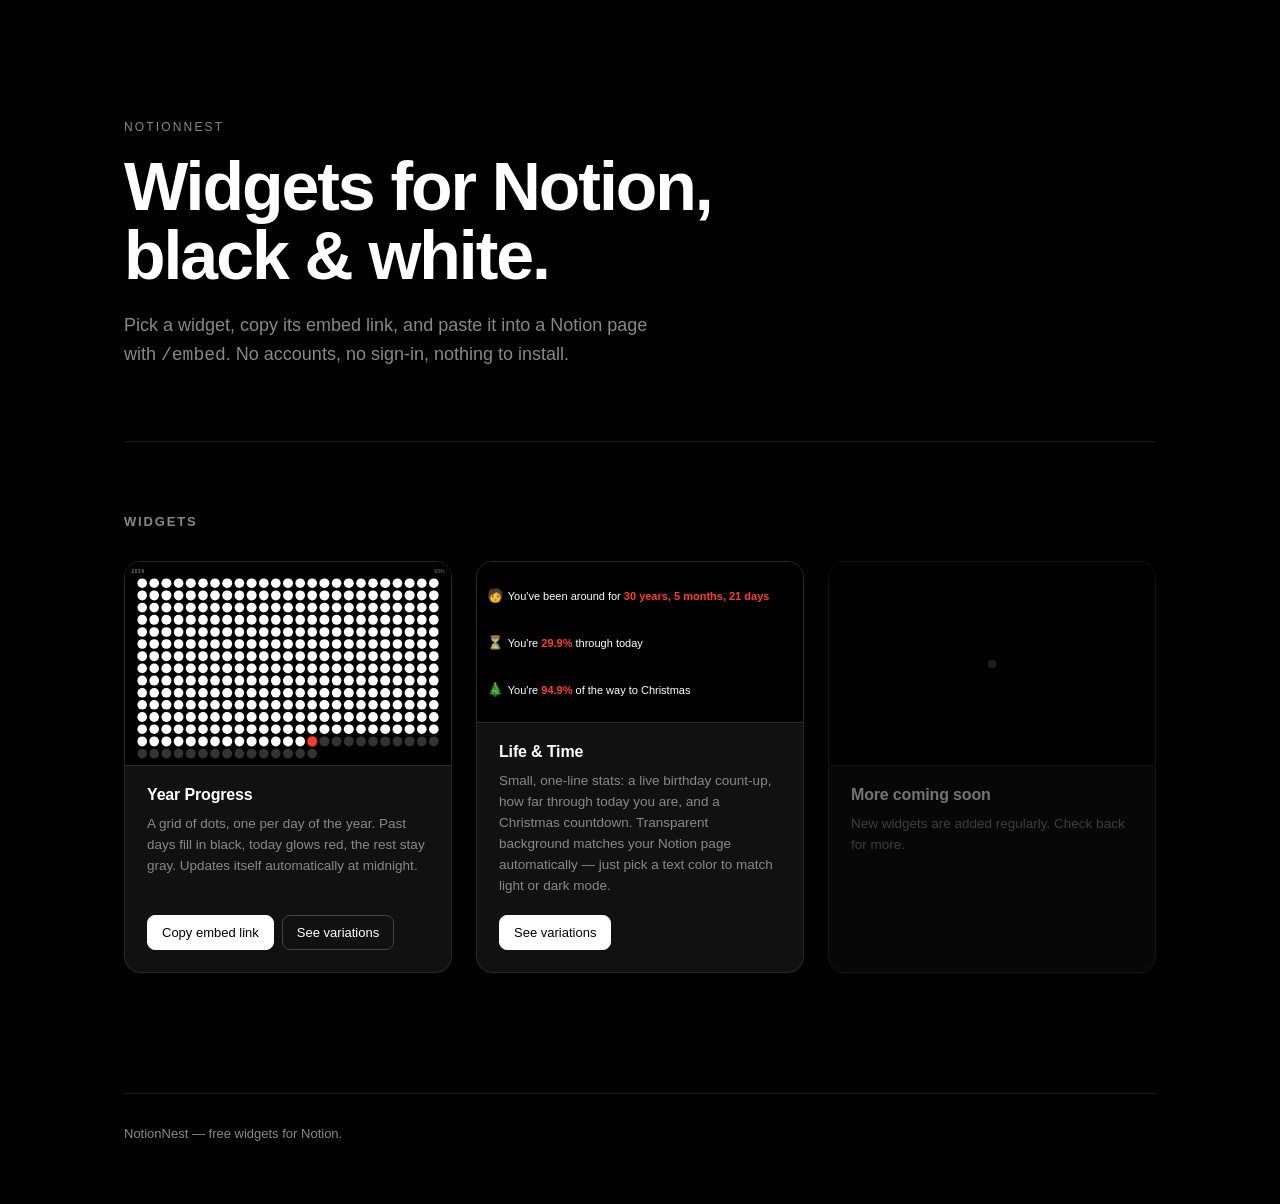
==== index.html @ dcb191ad "fixed some stuff from the latest push, added backgrounds" ====
<!doctype html>
<html lang="en">
<head>
<meta charset="utf-8" />
<meta name="viewport" content="width=device-width, initial-scale=1" />
<title>NotionNest — Widgets for Notion</title>
<meta name="description" content="Free, minimal, black-and-white widgets you can embed straight into Notion." />
<link rel="stylesheet" href="styles.css" />
</head>
<body>
  <div class="wrap">
    <header class="hero">
      <div class="eyebrow">NotionNest</div>
      <h1 class="title">Widgets for Notion,<br />black &amp; white.</h1>
      <p class="subtitle">
        Pick a widget, copy its embed link, and paste it into a Notion page
        with <code>/embed</code>. No accounts, no sign-in, nothing to install.
      </p>
    </header>

    <section class="gallery">
      <div class="wrap" style="padding:0;">
        <h2>Widgets</h2>
        <div class="grid" id="widget-grid">

          <article class="card"
            data-widget="widgets/year-progress.html"
            data-variations='[
              {"path":"widgets/year-progress.html","name":"Dots","desc":"Plain dot grid. Past days fill in, today glows red, the rest stay gray."},
              {"path":"widgets/year-progress-numbers.html","name":"Dots + day numbers","desc":"Same grid, with the day number printed underneath every dot."},
              {"path":"widgets/year-progress-light.html","name":"Light","desc":"White background for light-mode Notion pages. Black past days, red today."},
              {"path":"widgets/year-progress-notion-dark.html","name":"Notion Dark","desc":"Matches Notion’s dark mode background (#191919) exactly, so the embed sits flush with no visible edge."}
            ]'>
            <div class="card-preview">
              <iframe src="widgets/year-progress.html" loading="lazy" tabindex="-1"></iframe>
            </div>
            <div class="card-body">
              <div class="card-title">Year Progress</div>
              <div class="card-desc">
                A grid of dots, one per day of the year. Past days fill in
                black, today glows red, the rest stay gray. Updates itself
                automatically at midnight.
              </div>
              <div class="card-actions">
                <button class="btn primary copy-btn" data-path="widgets/year-progress.html">Copy embed link</button>
                <button class="btn variations-btn">See variations</button>
              </div>
            </div>
          </article>

          <article class="card"
            data-widget="widgets/life-counter.html"
            data-variations='[
              {
                "path":"widgets/life-counter.html",
                "name":"Birthday Count-up",
                "desc":"How long you have been around, in years, months and days. Updates itself every day. Transparent background — blends into your Notion page automatically.",
                "fields":[
                  {"key":"birthday","label":"Birthday","type":"date","default":"1996-06-15"},
                  {"key":"emoji","label":"Emoji","type":"select","default":"🧑","options":["🧑","👨","👩"]},
                  {"key":"theme","label":"Text color","type":"select","default":"dark","options":["dark","light"]}
                ]
              },
              {
                "path":"widgets/day-percentage.html",
                "name":"Day Percentage",
                "desc":"How far through today you are, live, in your own timezone. Transparent background — blends into your Notion page automatically.",
                "fields":[
                  {"key":"emoji","label":"Emoji","type":"select","default":"⏳","options":["⏳","⌛","🕐"]},
                  {"key":"theme","label":"Text color","type":"select","default":"dark","options":["dark","light"]}
                ]
              },
              {
                "path":"widgets/christmas-countdown.html",
                "name":"Christmas Countdown",
                "desc":"How far through the year you are on the way to Christmas. Transparent background — blends into your Notion page automatically.",
                "fields":[
                  {"key":"emoji","label":"Emoji","type":"select","default":"🎄","options":["🎄","🎅","❄️"]},
                  {"key":"theme","label":"Text color","type":"select","default":"dark","options":["dark","light"]}
                ]
              }
            ]'>
            <div class="card-preview card-preview-stack">
              <iframe src="widgets/life-counter.html?birthday=1996-06-15&emoji=🧑&theme=dark" loading="lazy" tabindex="-1"></iframe>
              <iframe src="widgets/day-percentage.html?emoji=⏳&theme=dark" loading="lazy" tabindex="-1"></iframe>
              <iframe src="widgets/christmas-countdown.html?emoji=🎄&theme=dark" loading="lazy" tabindex="-1"></iframe>
            </div>
            <div class="card-body">
              <div class="card-title">Life &amp; Time</div>
              <div class="card-desc">
                Small, one-line stats: a live birthday count-up, how far
                through today you are, and a Christmas countdown. Transparent
                background matches your Notion page automatically — just
                pick a text color to match light or dark mode.
              </div>
              <div class="card-actions">
                <button class="btn primary variations-btn">See variations</button>
              </div>
            </div>
          </article>

          <article class="card card-coming">
            <div class="card-preview"><span class="dot-hint"></span></div>
            <div class="card-body">
              <div class="card-title">More coming soon</div>
              <div class="card-desc">New widgets are added regularly. Check back for more.</div>
            </div>
          </article>

        </div>
      </div>
    </section>

    <footer>
      NotionNest — free widgets for Notion.
    </footer>
  </div>

  <div class="modal-overlay" id="modal-overlay">
    <div class="modal" id="modal">
      <div class="modal-header">
        <div class="modal-title" id="modal-title"></div>
        <button class="modal-close" id="modal-close" aria-label="Close">&times;</button>
      </div>
      <div class="modal-grid" id="modal-grid"></div>
    </div>
  </div>

  <script src="script.js"></script>
</body>
</html>
---- styles.css ----
:root {
  --black: #000000;
  --white: #ffffff;
  --gray-1: #111111;
  --gray-2: #1a1a1a;
  --gray-3: #2a2a2a;
  --gray-4: #444444;
  --gray-5: #888888;
  --red: #ff3b30;
}

* {
  box-sizing: border-box;
}

html, body {
  margin: 0;
  padding: 0;
  background: var(--black);
  color: var(--white);
  font-family: -apple-system, BlinkMacSystemFont, "Inter", "Helvetica Neue", Arial, sans-serif;
  -webkit-font-smoothing: antialiased;
}

a {
  color: inherit;
}

.wrap {
  max-width: 1080px;
  margin: 0 auto;
  padding: 0 24px;
}

header.hero {
  padding: 120px 0 72px;
  border-bottom: 1px solid var(--gray-2);
}

.eyebrow {
  font-size: 12px;
  letter-spacing: 0.18em;
  text-transform: uppercase;
  color: var(--gray-5);
  margin-bottom: 18px;
}

h1.title {
  font-size: clamp(40px, 6vw, 68px);
  line-height: 1.02;
  font-weight: 700;
  letter-spacing: -0.03em;
  margin: 0 0 20px;
}

p.subtitle {
  font-size: 18px;
  line-height: 1.6;
  color: var(--gray-5);
  max-width: 560px;
  margin: 0;
}

section.gallery {
  padding: 72px 0 120px;
}

.gallery h2 {
  font-size: 13px;
  letter-spacing: 0.14em;
  text-transform: uppercase;
  color: var(--gray-5);
  font-weight: 600;
  margin: 0 0 32px;
}

.grid {
  display: grid;
  grid-template-columns: repeat(auto-fill, minmax(320px, 1fr));
  gap: 24px;
}

.card {
  border: 1px solid var(--gray-3);
  border-radius: 16px;
  background: var(--gray-1);
  overflow: hidden;
  display: flex;
  flex-direction: column;
  transition: border-color 0.2s ease, transform 0.2s ease;
}

.card:hover {
  border-color: var(--gray-4);
  transform: translateY(-2px);
}

.card-preview {
  aspect-ratio: 16 / 10;
  background: var(--black);
  position: relative;
  overflow: hidden;
  border-bottom: 1px solid var(--gray-3);
}

.card-preview iframe {
  width: 250%;
  height: 250%;
  border: 0;
  transform: scale(0.4);
  transform-origin: top left;
  pointer-events: none;
}

.card-preview-stack {
  aspect-ratio: auto;
  display: flex;
  flex-direction: column;
  justify-content: center;
  gap: 1px;
  padding: 10px 0;
}

.card-preview-stack iframe {
  width: 100%;
  height: 46px;
  transform: none;
  pointer-events: none;
}

.card-body {
  padding: 20px 22px 22px;
  display: flex;
  flex-direction: column;
  gap: 10px;
  flex: 1;
}

.card-title {
  font-size: 16px;
  font-weight: 600;
  letter-spacing: -0.01em;
}

.card-desc {
  font-size: 13.5px;
  color: var(--gray-5);
  line-height: 1.55;
  flex: 1;
}

.card-actions {
  display: flex;
  gap: 8px;
  margin-top: 8px;
}

.btn {
  appearance: none;
  border: 1px solid var(--gray-4);
  background: transparent;
  color: var(--white);
  font-size: 13px;
  font-weight: 500;
  padding: 9px 14px;
  border-radius: 8px;
  cursor: pointer;
  transition: background 0.15s ease, border-color 0.15s ease;
  font-family: inherit;
  text-decoration: none;
  display: inline-flex;
  align-items: center;
  gap: 6px;
}

.btn:hover {
  background: var(--gray-3);
  border-color: var(--gray-5);
}

.btn.primary {
  background: var(--white);
  color: var(--black);
  border-color: var(--white);
}

.btn.primary:hover {
  background: #e4e4e4;
  border-color: #e4e4e4;
}

.btn.copied {
  background: var(--white);
  color: var(--black);
  border-color: var(--white);
}

.card-coming {
  opacity: 0.45;
}

.card-coming .card-preview {
  display: flex;
  align-items: center;
  justify-content: center;
}

.dot-hint {
  width: 8px;
  height: 8px;
  border-radius: 50%;
  background: var(--gray-4);
}

footer {
  border-top: 1px solid var(--gray-2);
  padding: 32px 0 64px;
  color: var(--gray-5);
  font-size: 13px;
}

.modal-overlay {
  position: fixed;
  inset: 0;
  background: rgba(0, 0, 0, 0.7);
  backdrop-filter: blur(6px);
  display: flex;
  align-items: center;
  justify-content: center;
  padding: 32px;
  opacity: 0;
  pointer-events: none;
  transition: opacity 0.25s ease;
  z-index: 100;
}

.modal-overlay.open {
  opacity: 1;
  pointer-events: auto;
}

.modal {
  background: var(--gray-1);
  border: 1px solid var(--gray-3);
  border-radius: 20px;
  width: 100%;
  max-width: 880px;
  max-height: 85vh;
  overflow-y: auto;
  padding: 28px;
  transform: scale(0.92) translateY(16px);
  opacity: 0;
  transition: transform 0.28s cubic-bezier(0.2, 0.8, 0.2, 1), opacity 0.22s ease;
}

.modal-overlay.open .modal {
  transform: scale(1) translateY(0);
  opacity: 1;
}

.modal-header {
  display: flex;
  align-items: center;
  justify-content: space-between;
  margin-bottom: 22px;
}

.modal-title {
  font-size: 18px;
  font-weight: 600;
  letter-spacing: -0.01em;
}

.modal-close {
  appearance: none;
  border: 1px solid var(--gray-3);
  background: transparent;
  color: var(--white);
  width: 32px;
  height: 32px;
  border-radius: 8px;
  font-size: 18px;
  line-height: 1;
  cursor: pointer;
  transition: background 0.15s ease, border-color 0.15s ease;
}

.modal-close:hover {
  background: var(--gray-3);
  border-color: var(--gray-4);
}

.modal-grid {
  display: grid;
  grid-template-columns: repeat(auto-fill, minmax(280px, 1fr));
  gap: 20px;
}

.variation-card {
  border: 1px solid var(--gray-3);
  border-radius: 14px;
  background: var(--gray-2);
  overflow: hidden;
  display: flex;
  flex-direction: column;
}

.variation-preview {
  aspect-ratio: 16 / 10;
  background: var(--black);
  border-bottom: 1px solid var(--gray-3);
  overflow: hidden;
  position: relative;
}

.variation-preview iframe {
  width: 250%;
  height: 250%;
  border: 0;
  transform: scale(0.4);
  transform-origin: top left;
  pointer-events: none;
}

.variation-body {
  padding: 16px 18px 18px;
  display: flex;
  flex-direction: column;
  gap: 8px;
}

.variation-name {
  font-size: 14px;
  font-weight: 600;
}

.variation-desc {
  font-size: 12.5px;
  color: var(--gray-5);
  line-height: 1.5;
}

.variation-preview-line {
  aspect-ratio: auto;
  height: 64px;
}

.variation-preview-line iframe {
  width: 100%;
  height: 100%;
  transform: none;
}

.variation-fields {
  display: flex;
  flex-direction: column;
  gap: 8px;
  margin: 2px 0 4px;
}

.field-row {
  display: flex;
  align-items: center;
  gap: 8px;
}

.field-row label {
  font-size: 12px;
  color: var(--gray-5);
  width: 62px;
  flex: 0 0 auto;
}

.field-row input,
.field-row select {
  flex: 1 1 auto;
  background: var(--gray-3);
  border: 1px solid var(--gray-4);
  color: var(--white);
  border-radius: 7px;
  padding: 7px 9px;
  font-size: 13px;
  font-family: inherit;
}

.field-row select {
  cursor: pointer;
}
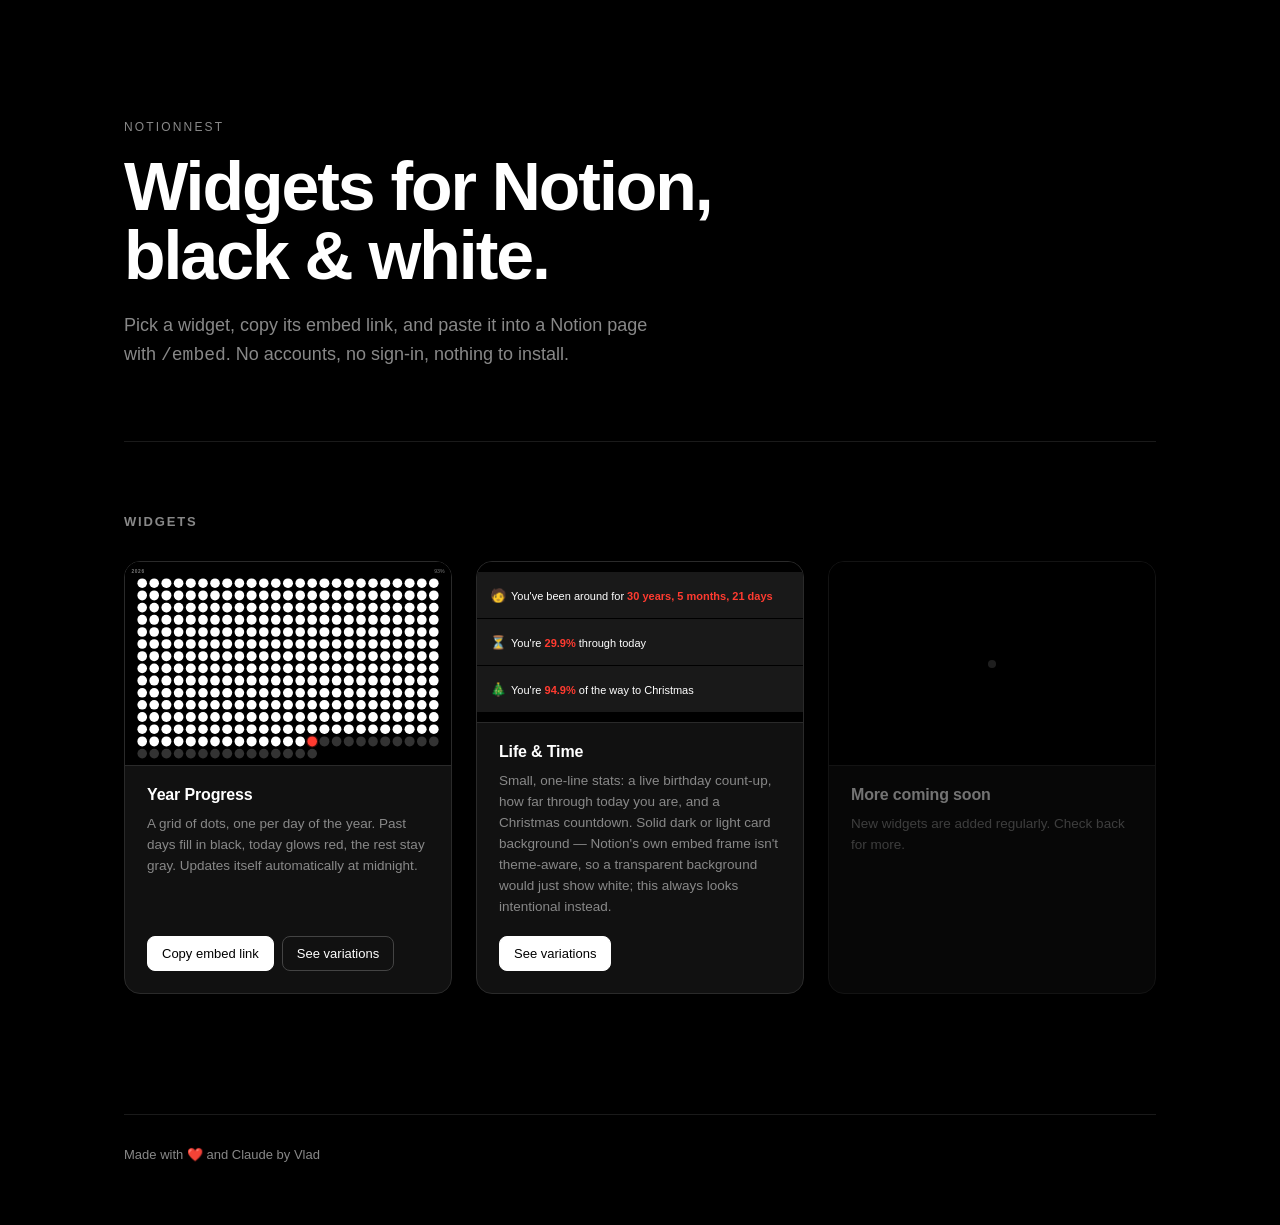
==== commit 99660ee2: "Changes on the % tracking widgets" ====
--- a/index.html
+++ b/index.html
@@ -54,29 +54,29 @@
               {
                 "path":"widgets/life-counter.html",
                 "name":"Birthday Count-up",
-                "desc":"How long you have been around, in years, months and days. Updates itself every day. Transparent background — blends into your Notion page automatically.",
+                "desc":"How long you have been around, in years, months and days. Updates itself every day. Solid card background — pick dark or light to match your page.",
                 "fields":[
                   {"key":"birthday","label":"Birthday","type":"date","default":"1996-06-15"},
                   {"key":"emoji","label":"Emoji","type":"select","default":"🧑","options":["🧑","👨","👩"]},
-                  {"key":"theme","label":"Text color","type":"select","default":"dark","options":["dark","light"]}
+                  {"key":"theme","label":"Background","type":"select","default":"dark","options":["dark","light"]}
                 ]
               },
               {
                 "path":"widgets/day-percentage.html",
                 "name":"Day Percentage",
-                "desc":"How far through today you are, live, in your own timezone. Transparent background — blends into your Notion page automatically.",
+                "desc":"How far through today you are, live, in your own timezone. Solid card background — pick dark or light to match your page.",
                 "fields":[
                   {"key":"emoji","label":"Emoji","type":"select","default":"⏳","options":["⏳","⌛","🕐"]},
-                  {"key":"theme","label":"Text color","type":"select","default":"dark","options":["dark","light"]}
+                  {"key":"theme","label":"Background","type":"select","default":"dark","options":["dark","light"]}
                 ]
               },
               {
                 "path":"widgets/christmas-countdown.html",
                 "name":"Christmas Countdown",
-                "desc":"How far through the year you are on the way to Christmas. Transparent background — blends into your Notion page automatically.",
+                "desc":"How far through the year you are on the way to Christmas. Solid card background — pick dark or light to match your page.",
                 "fields":[
                   {"key":"emoji","label":"Emoji","type":"select","default":"🎄","options":["🎄","🎅","❄️"]},
-                  {"key":"theme","label":"Text color","type":"select","default":"dark","options":["dark","light"]}
+                  {"key":"theme","label":"Background","type":"select","default":"dark","options":["dark","light"]}
                 ]
               }
             ]'>
@@ -89,9 +89,10 @@
               <div class="card-title">Life &amp; Time</div>
               <div class="card-desc">
                 Small, one-line stats: a live birthday count-up, how far
-                through today you are, and a Christmas countdown. Transparent
-                background matches your Notion page automatically — just
-                pick a text color to match light or dark mode.
+                through today you are, and a Christmas countdown. Solid
+                dark or light card background — Notion's own embed frame
+                isn't theme-aware, so a transparent background would just
+                show white; this always looks intentional instead.
               </div>
               <div class="card-actions">
                 <button class="btn primary variations-btn">See variations</button>
@@ -112,7 +113,7 @@
     </section>
 
     <footer>
-      NotionNest — free widgets for Notion.
+      Made with ❤️ and Claude by Vlad
     </footer>
   </div>
 
--- a/styles.css
+++ b/styles.css
@@ -371,6 +371,21 @@
   flex: 0 0 auto;
 }
 
+.field-row:has(.field-hint) {
+  align-items: flex-start;
+  flex-direction: column;
+  gap: 4px;
+}
+
+.field-row:has(.field-hint) label {
+  width: auto;
+}
+
+.field-hint {
+  color: var(--gray-4);
+  font-weight: 400;
+}
+
 .field-row input,
 .field-row select {
   flex: 1 1 auto;
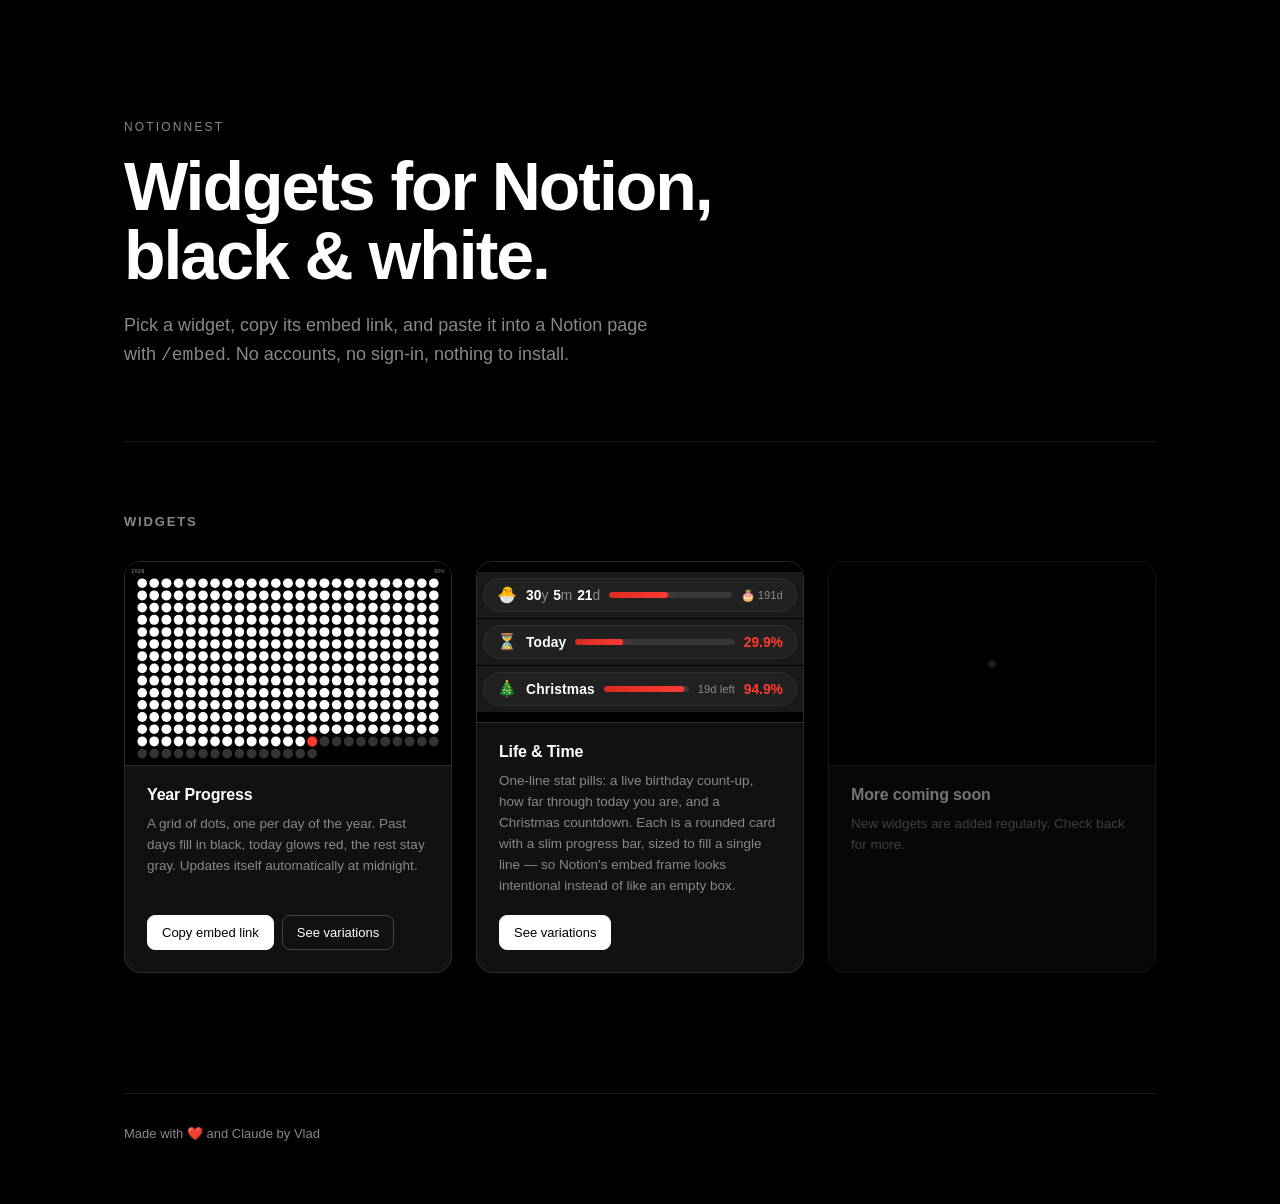
==== commit ae74f575: "Cleaner % widgets" ====
--- a/index.html
+++ b/index.html
@@ -54,45 +54,42 @@
               {
                 "path":"widgets/life-counter.html",
                 "name":"Birthday Count-up",
-                "desc":"How long you have been around, in years, months and days. Updates itself every day. Solid card background — pick dark or light to match your page.",
+                "desc":"Your age in years, months and days, plus a bar showing how far you are toward your next birthday. Updates itself every day.",
                 "fields":[
                   {"key":"birthday","label":"Birthday","type":"date","default":"1996-06-15"},
-                  {"key":"emoji","label":"Emoji","type":"select","default":"🧑","options":["🧑","👨","👩"]},
                   {"key":"theme","label":"Background","type":"select","default":"dark","options":["dark","light"]}
                 ]
               },
               {
                 "path":"widgets/day-percentage.html",
                 "name":"Day Percentage",
-                "desc":"How far through today you are, live, in your own timezone. Solid card background — pick dark or light to match your page.",
+                "desc":"How far through today you are, live, in your own timezone. Bar fills as the day goes by.",
                 "fields":[
-                  {"key":"emoji","label":"Emoji","type":"select","default":"⏳","options":["⏳","⌛","🕐"]},
                   {"key":"theme","label":"Background","type":"select","default":"dark","options":["dark","light"]}
                 ]
               },
               {
                 "path":"widgets/christmas-countdown.html",
                 "name":"Christmas Countdown",
-                "desc":"How far through the year you are on the way to Christmas. Solid card background — pick dark or light to match your page.",
+                "desc":"How far along the road to Christmas you are, with the days left at a glance.",
                 "fields":[
-                  {"key":"emoji","label":"Emoji","type":"select","default":"🎄","options":["🎄","🎅","❄️"]},
                   {"key":"theme","label":"Background","type":"select","default":"dark","options":["dark","light"]}
                 ]
               }
             ]'>
             <div class="card-preview card-preview-stack">
-              <iframe src="widgets/life-counter.html?birthday=1996-06-15&emoji=🧑&theme=dark" loading="lazy" tabindex="-1"></iframe>
-              <iframe src="widgets/day-percentage.html?emoji=⏳&theme=dark" loading="lazy" tabindex="-1"></iframe>
-              <iframe src="widgets/christmas-countdown.html?emoji=🎄&theme=dark" loading="lazy" tabindex="-1"></iframe>
+              <iframe src="widgets/life-counter.html?birthday=1996-06-15&theme=dark" loading="lazy" tabindex="-1"></iframe>
+              <iframe src="widgets/day-percentage.html?theme=dark" loading="lazy" tabindex="-1"></iframe>
+              <iframe src="widgets/christmas-countdown.html?theme=dark" loading="lazy" tabindex="-1"></iframe>
             </div>
             <div class="card-body">
               <div class="card-title">Life &amp; Time</div>
               <div class="card-desc">
-                Small, one-line stats: a live birthday count-up, how far
-                through today you are, and a Christmas countdown. Solid
-                dark or light card background — Notion's own embed frame
-                isn't theme-aware, so a transparent background would just
-                show white; this always looks intentional instead.
+                One-line stat pills: a live birthday count-up, how far
+                through today you are, and a Christmas countdown. Each is
+                a rounded card with a slim progress bar, sized to fill a
+                single line — so Notion's embed frame looks intentional
+                instead of like an empty box.
               </div>
               <div class="card-actions">
                 <button class="btn primary variations-btn">See variations</button>
--- a/styles.css
+++ b/styles.css
@@ -354,50 +354,71 @@
 .variation-fields {
   display: flex;
   flex-direction: column;
-  gap: 8px;
-  margin: 2px 0 4px;
+  gap: 10px;
+  margin: 4px 0 6px;
+  padding-top: 12px;
+  border-top: 1px solid var(--gray-3);
 }
 
 .field-row {
   display: flex;
   align-items: center;
-  gap: 8px;
+  justify-content: space-between;
+  gap: 10px;
 }
 
 .field-row label {
   font-size: 12px;
   color: var(--gray-5);
-  width: 62px;
   flex: 0 0 auto;
 }
 
-.field-row:has(.field-hint) {
-  align-items: flex-start;
-  flex-direction: column;
-  gap: 4px;
-}
-
-.field-row:has(.field-hint) label {
-  width: auto;
-}
-
-.field-hint {
-  color: var(--gray-4);
-  font-weight: 400;
-}
-
-.field-row input,
-.field-row select {
+.field-row input {
   flex: 1 1 auto;
+  min-width: 0;
   background: var(--gray-3);
   border: 1px solid var(--gray-4);
   color: var(--white);
-  border-radius: 7px;
-  padding: 7px 9px;
+  border-radius: 8px;
+  padding: 7px 10px;
   font-size: 13px;
   font-family: inherit;
-}
-
-.field-row select {
+  color-scheme: dark;
+}
+
+.field-row input:focus {
+  outline: none;
+  border-color: var(--gray-5);
+}
+
+.segmented {
+  display: inline-flex;
+  background: var(--gray-3);
+  border: 1px solid var(--gray-4);
+  border-radius: 8px;
+  padding: 2px;
+  gap: 2px;
+}
+
+.seg-btn {
+  appearance: none;
+  border: 0;
+  background: transparent;
+  color: var(--gray-5);
+  font-size: 12px;
+  font-weight: 500;
+  font-family: inherit;
+  padding: 5px 14px;
+  border-radius: 6px;
   cursor: pointer;
-}
+  transition: background 0.15s ease, color 0.15s ease;
+}
+
+.seg-btn:hover {
+  color: var(--white);
+}
+
+.seg-btn.active {
+  background: var(--white);
+  color: var(--black);
+}
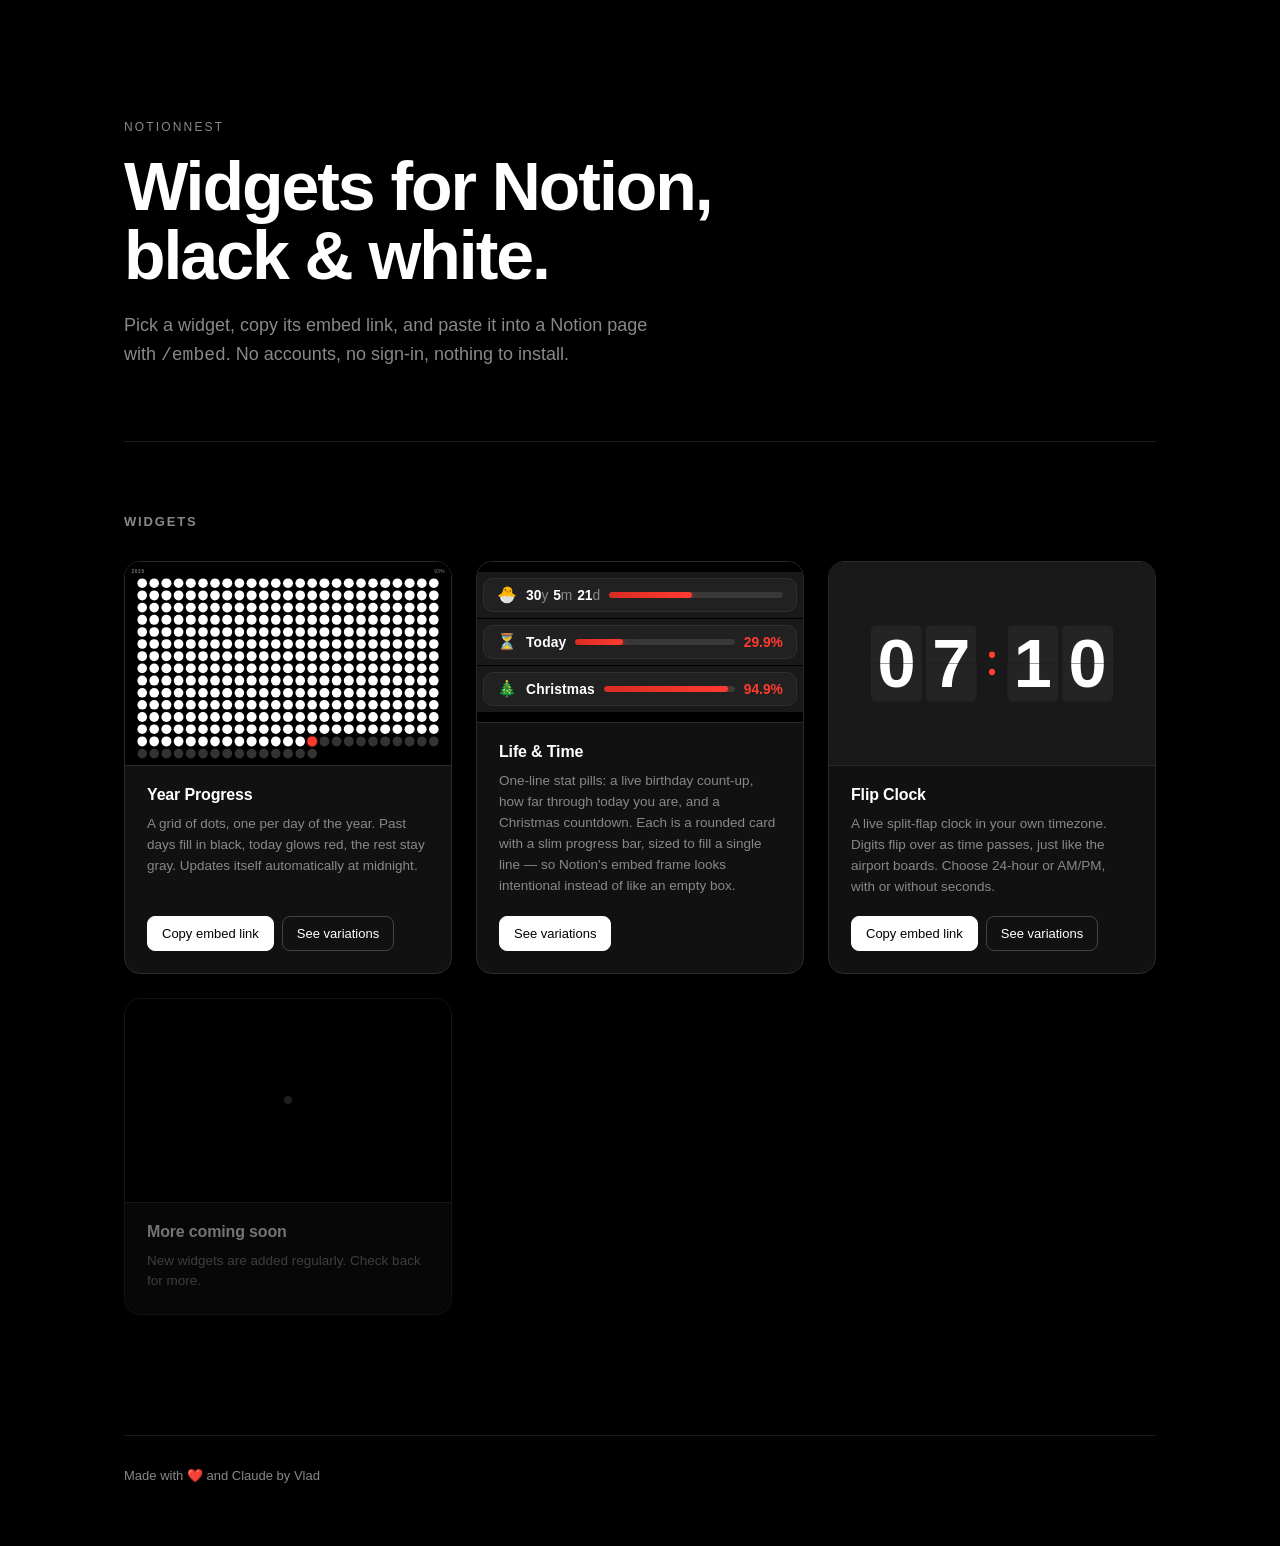
==== commit 997476ad: "added flip clock" ====
--- a/index.html
+++ b/index.html
@@ -97,6 +97,45 @@
             </div>
           </article>
 
+          <article class="card"
+            data-widget="widgets/flip-clock.html"
+            data-variations='[
+              {
+                "path":"widgets/flip-clock.html",
+                "name":"Hours &amp; minutes",
+                "desc":"Classic split-flap clock showing your local time.",
+                "fields":[
+                  {"key":"format","label":"Format","type":"select","default":"24h","options":["24h","12h"]},
+                  {"key":"theme","label":"Background","type":"select","default":"dark","options":["dark","light"]}
+                ]
+              },
+              {
+                "path":"widgets/flip-clock.html?seconds=1",
+                "name":"With seconds",
+                "desc":"Same clock, plus a flipping seconds pair.",
+                "fields":[
+                  {"key":"format","label":"Format","type":"select","default":"24h","options":["24h","12h"]},
+                  {"key":"theme","label":"Background","type":"select","default":"dark","options":["dark","light"]}
+                ]
+              }
+            ]'>
+            <div class="card-preview">
+              <iframe src="widgets/flip-clock.html" loading="lazy" tabindex="-1"></iframe>
+            </div>
+            <div class="card-body">
+              <div class="card-title">Flip Clock</div>
+              <div class="card-desc">
+                A live split-flap clock in your own timezone. Digits flip
+                over as time passes, just like the airport boards. Choose
+                24-hour or AM/PM, with or without seconds.
+              </div>
+              <div class="card-actions">
+                <button class="btn primary copy-btn" data-path="widgets/flip-clock.html">Copy embed link</button>
+                <button class="btn variations-btn">See variations</button>
+              </div>
+            </div>
+          </article>
+
           <article class="card card-coming">
             <div class="card-preview"><span class="dot-hint"></span></div>
             <div class="card-body">
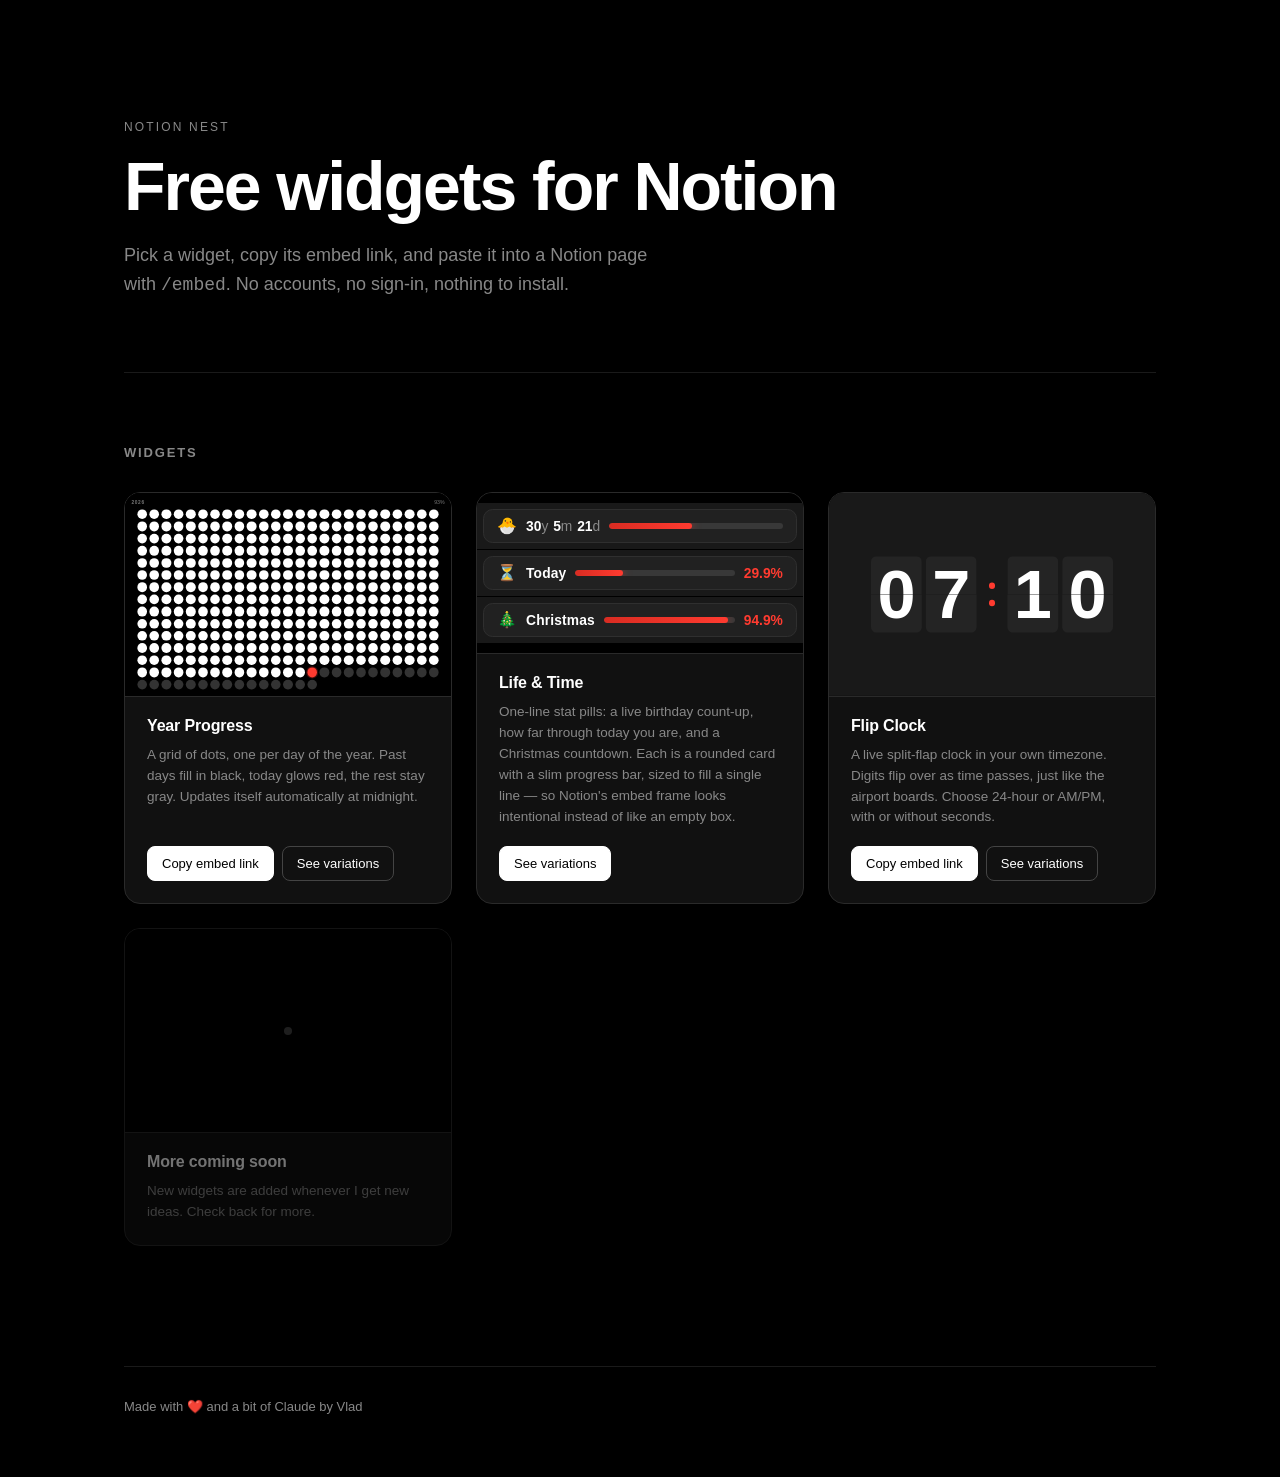
==== commit a3961b3d: "Cleaned up the homepage" ====
--- a/index.html
+++ b/index.html
@@ -10,8 +10,8 @@
 <body>
   <div class="wrap">
     <header class="hero">
-      <div class="eyebrow">NotionNest</div>
-      <h1 class="title">Widgets for Notion,<br />black &amp; white.</h1>
+      <div class="eyebrow">Notion Nest</div>
+      <h1 class="title">Free widgets for Notion</h1>
       <p class="subtitle">
         Pick a widget, copy its embed link, and paste it into a Notion page
         with <code>/embed</code>. No accounts, no sign-in, nothing to install.
@@ -140,7 +140,7 @@
             <div class="card-preview"><span class="dot-hint"></span></div>
             <div class="card-body">
               <div class="card-title">More coming soon</div>
-              <div class="card-desc">New widgets are added regularly. Check back for more.</div>
+              <div class="card-desc">New widgets are added whenever I get new ideas. Check back for more.</div>
             </div>
           </article>
 
@@ -149,7 +149,7 @@
     </section>
 
     <footer>
-      Made with ❤️ and Claude by Vlad
+      Made with ❤️ and a bit of Claude by <a href="https://github.com/VladB-evs"></a>Vlad</a>
     </footer>
   </div>
 
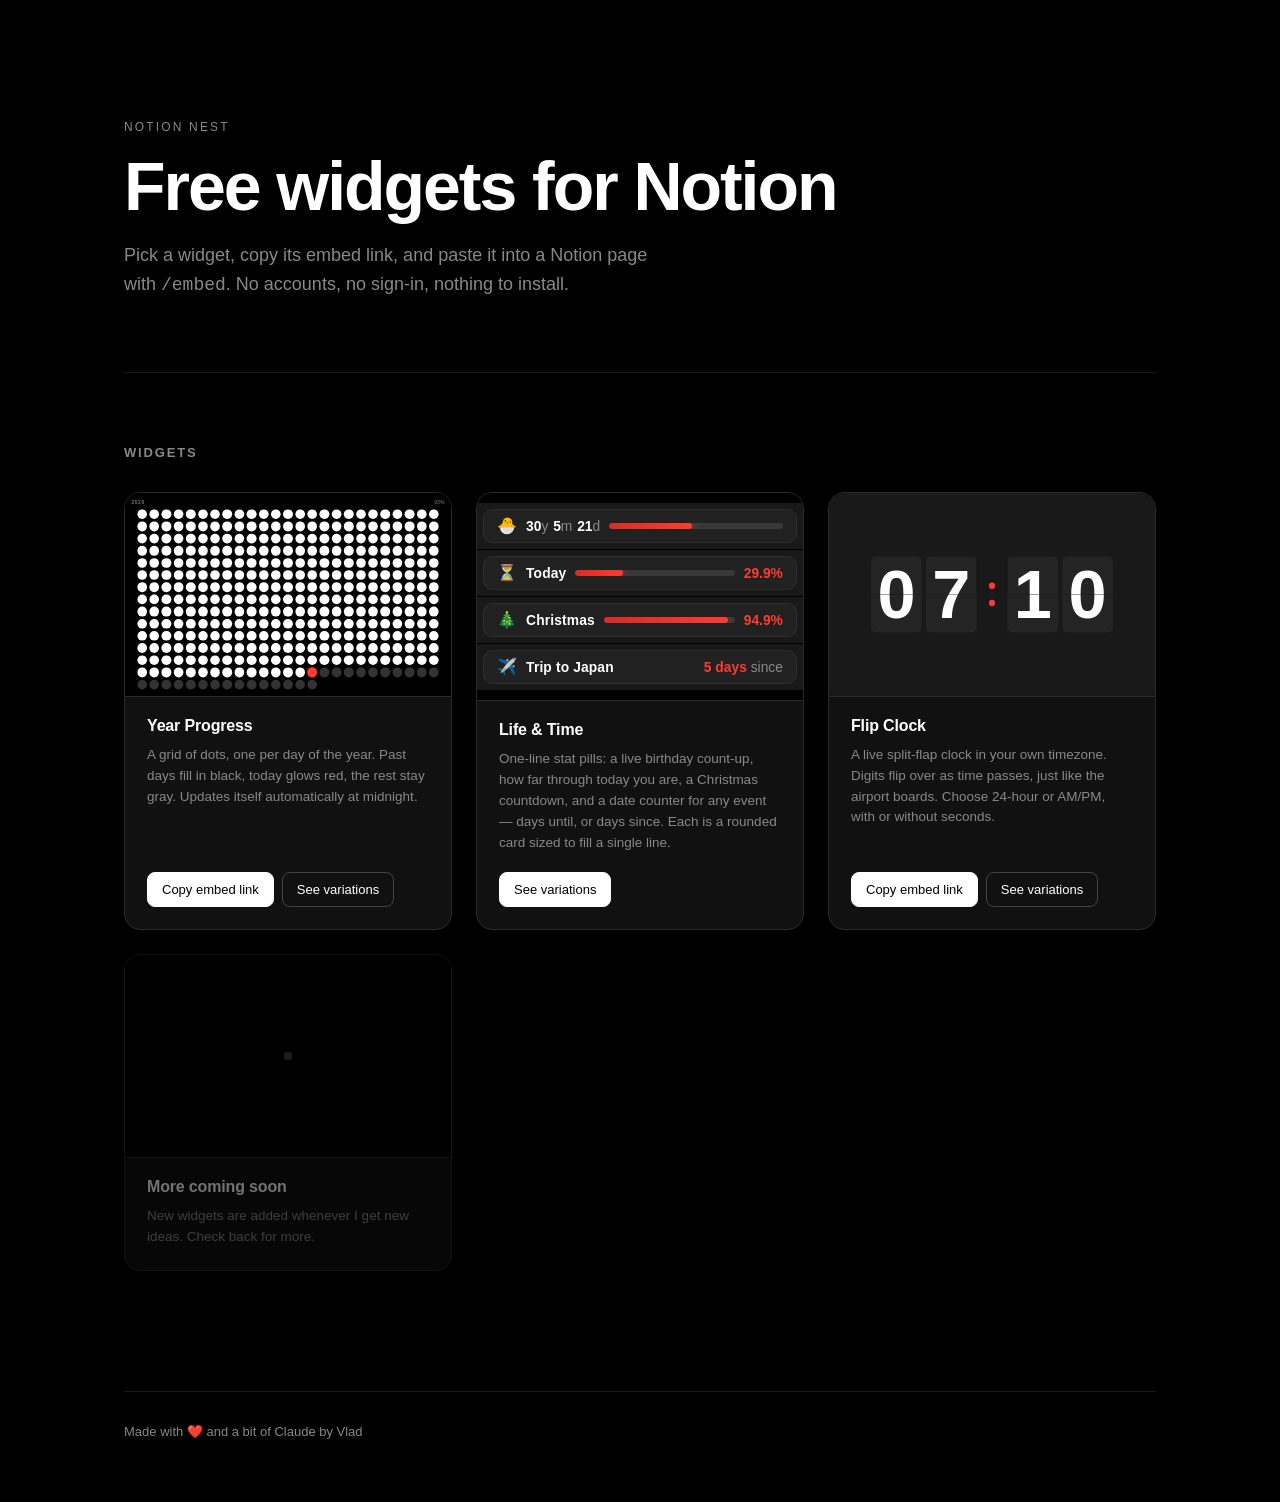
==== commit 5f33f968: "Added custom date counter" ====
--- a/index.html
+++ b/index.html
@@ -75,21 +75,32 @@
                 "fields":[
                   {"key":"theme","label":"Background","type":"select","default":"dark","options":["dark","light"]}
                 ]
+              },
+              {
+                "path":"widgets/date-counter.html",
+                "name":"Date Counter",
+                "desc":"Days until a future date, or days since a past one — just pick a date. Counts a birthday, deadline, trip, or anniversary and updates itself daily.",
+                "fields":[
+                  {"key":"label","label":"Label","type":"text","default":"Trip to Japan"},
+                  {"key":"date","label":"Date","type":"date","default":"2026-12-01"},
+                  {"key":"emoji","label":"Emoji","type":"text","default":"✈️"},
+                  {"key":"theme","label":"Background","type":"select","default":"dark","options":["dark","light"]}
+                ]
               }
             ]'>
             <div class="card-preview card-preview-stack">
               <iframe src="widgets/life-counter.html?birthday=1996-06-15&theme=dark" loading="lazy" tabindex="-1"></iframe>
               <iframe src="widgets/day-percentage.html?theme=dark" loading="lazy" tabindex="-1"></iframe>
               <iframe src="widgets/christmas-countdown.html?theme=dark" loading="lazy" tabindex="-1"></iframe>
+              <iframe src="widgets/date-counter.html?label=Trip to Japan&date=2026-12-01&emoji=✈️&theme=dark" loading="lazy" tabindex="-1"></iframe>
             </div>
             <div class="card-body">
               <div class="card-title">Life &amp; Time</div>
               <div class="card-desc">
                 One-line stat pills: a live birthday count-up, how far
-                through today you are, and a Christmas countdown. Each is
-                a rounded card with a slim progress bar, sized to fill a
-                single line — so Notion's embed frame looks intentional
-                instead of like an empty box.
+                through today you are, a Christmas countdown, and a
+                date counter for any event — days until, or days since.
+                Each is a rounded card sized to fill a single line.
               </div>
               <div class="card-actions">
                 <button class="btn primary variations-btn">See variations</button>
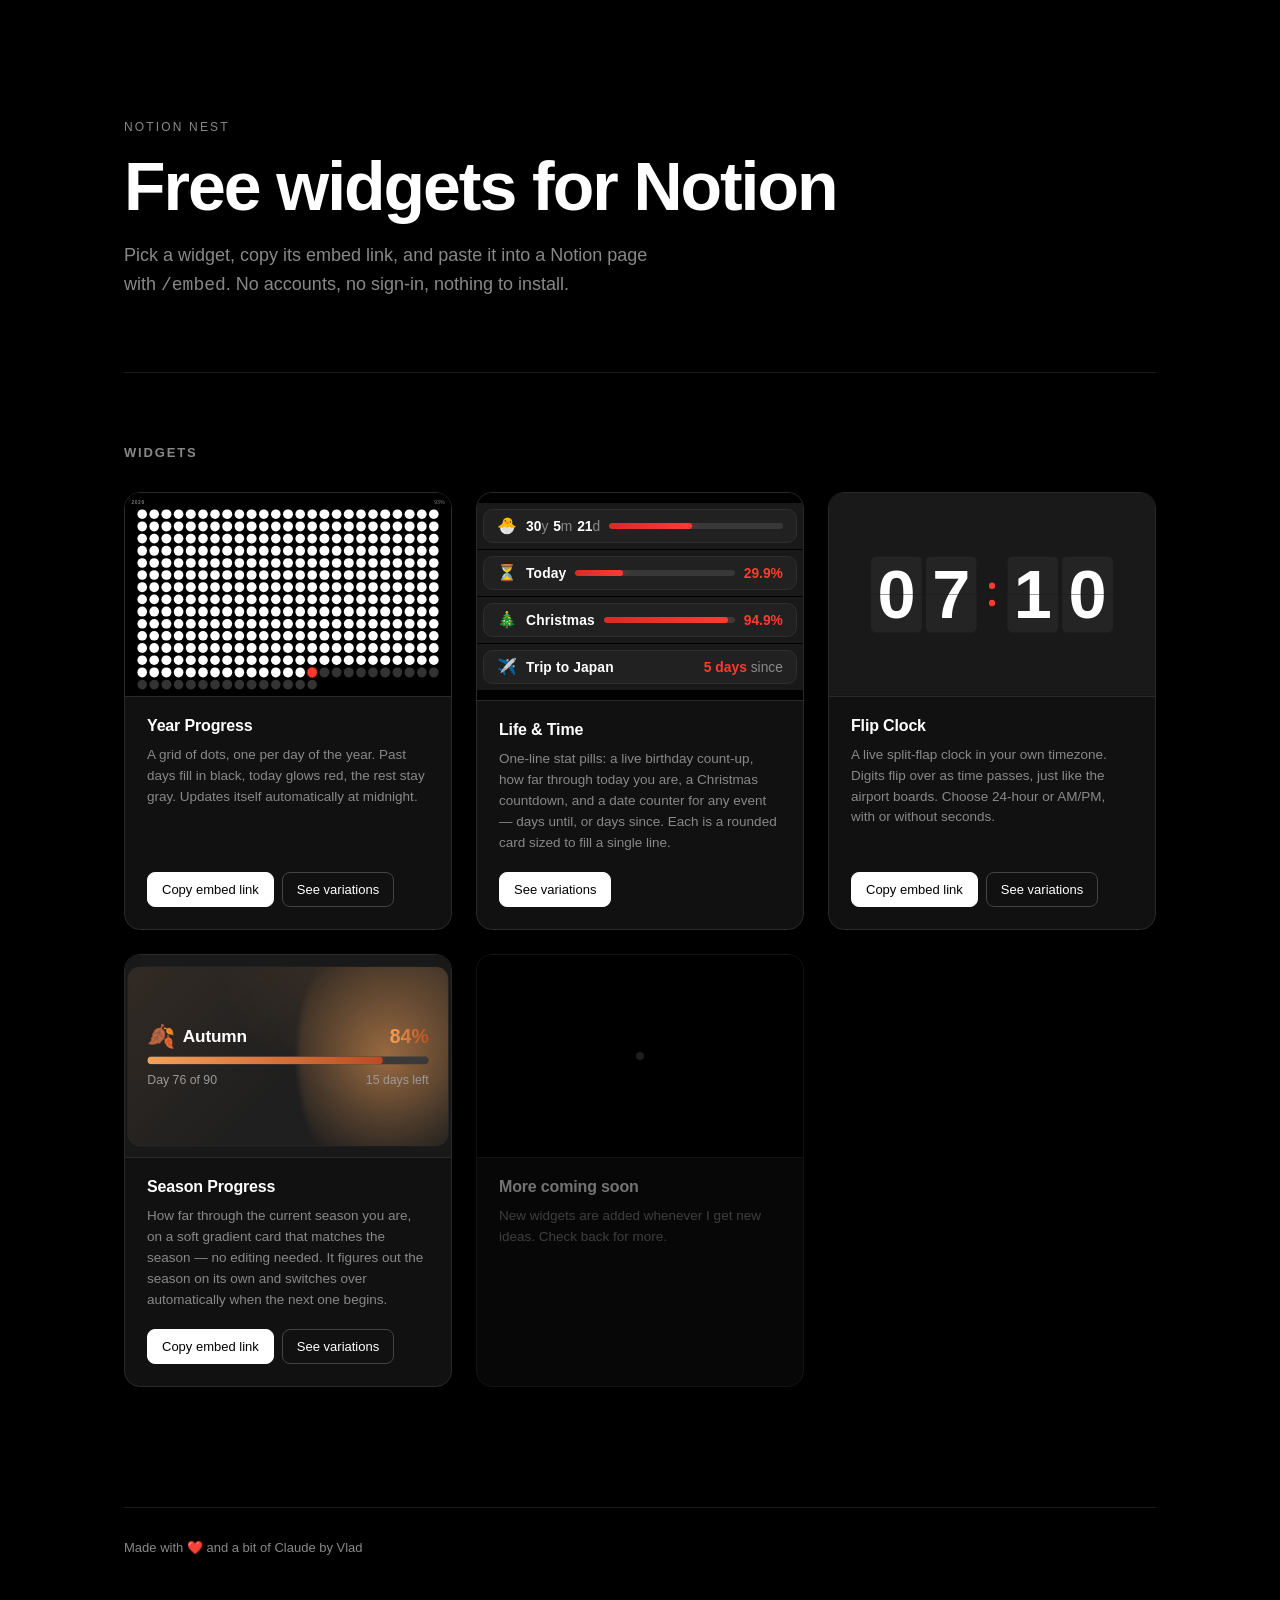
==== commit 2ebaa6e4: "Added season tracking widget" ====
--- a/index.html
+++ b/index.html
@@ -147,6 +147,37 @@
             </div>
           </article>
 
+          <article class="card"
+            data-widget="widgets/season-progress.html"
+            data-variations='[
+              {
+                "path":"widgets/season-progress.html",
+                "name":"Current season",
+                "desc":"Detects the season automatically and rolls over to the next one on its own — spring, summer, autumn, winter, each with its own colour wash.",
+                "fields":[
+                  {"key":"hemisphere","label":"Hemisphere","type":"select","default":"north","options":["north","south"]},
+                  {"key":"theme","label":"Background","type":"select","default":"dark","options":["dark","light"]}
+                ]
+              }
+            ]'>
+            <div class="card-preview">
+              <iframe src="widgets/season-progress.html?theme=dark" loading="lazy" tabindex="-1"></iframe>
+            </div>
+            <div class="card-body">
+              <div class="card-title">Season Progress</div>
+              <div class="card-desc">
+                How far through the current season you are, on a soft
+                gradient card that matches the season — no editing needed.
+                It figures out the season on its own and switches over
+                automatically when the next one begins.
+              </div>
+              <div class="card-actions">
+                <button class="btn primary copy-btn" data-path="widgets/season-progress.html">Copy embed link</button>
+                <button class="btn variations-btn">See variations</button>
+              </div>
+            </div>
+          </article>
+
           <article class="card card-coming">
             <div class="card-preview"><span class="dot-hint"></span></div>
             <div class="card-body">
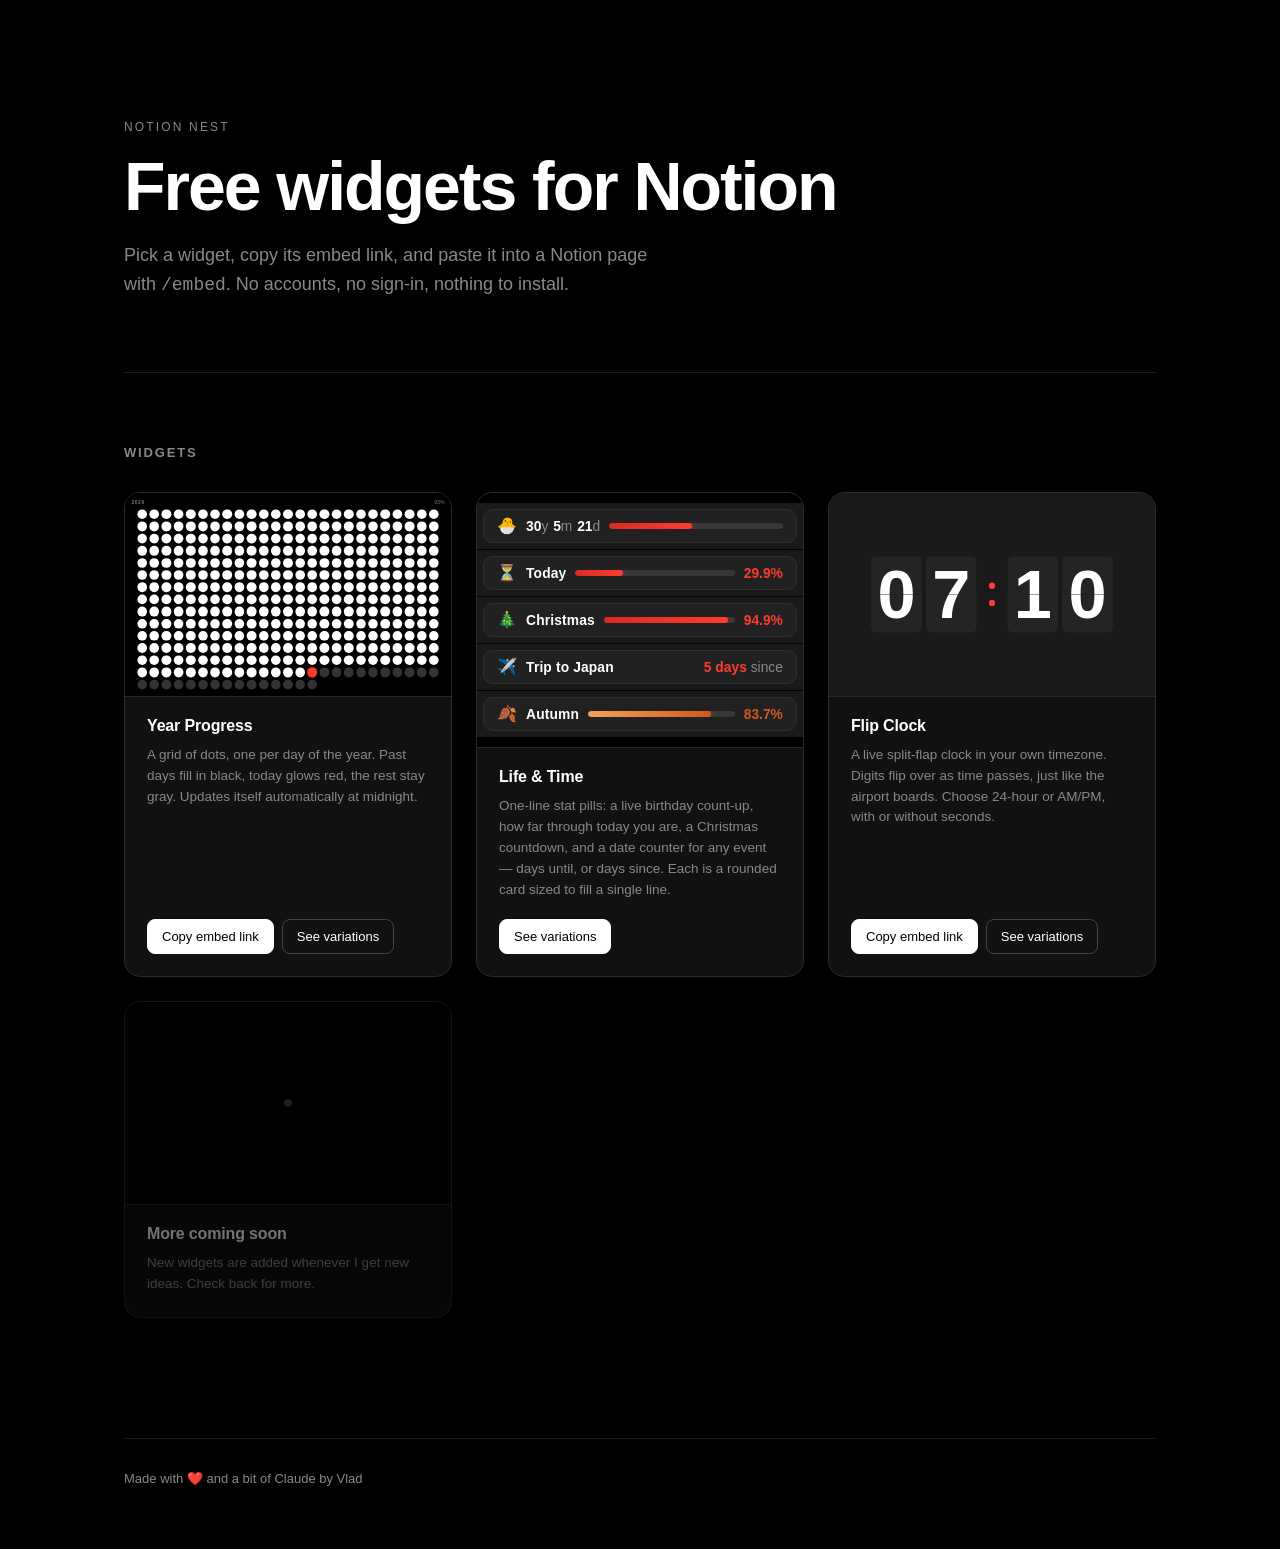
==== commit d0ba95ab: "made the season tracking widget better" ====
--- a/index.html
+++ b/index.html
@@ -86,6 +86,15 @@
                   {"key":"emoji","label":"Emoji","type":"text","default":"✈️"},
                   {"key":"theme","label":"Background","type":"select","default":"dark","options":["dark","light"]}
                 ]
+              },
+              {
+                "path":"widgets/season-progress.html",
+                "name":"Season Progress",
+                "desc":"How far through the current season you are. Detects the season on its own and switches over when the next one starts — the bar takes on that season’s colour.",
+                "fields":[
+                  {"key":"hemisphere","label":"Hemisphere","type":"select","default":"north","options":["north","south"]},
+                  {"key":"theme","label":"Background","type":"select","default":"dark","options":["dark","light"]}
+                ]
               }
             ]'>
             <div class="card-preview card-preview-stack">
@@ -93,6 +102,7 @@
               <iframe src="widgets/day-percentage.html?theme=dark" loading="lazy" tabindex="-1"></iframe>
               <iframe src="widgets/christmas-countdown.html?theme=dark" loading="lazy" tabindex="-1"></iframe>
               <iframe src="widgets/date-counter.html?label=Trip to Japan&date=2026-12-01&emoji=✈️&theme=dark" loading="lazy" tabindex="-1"></iframe>
+              <iframe src="widgets/season-progress.html?theme=dark" loading="lazy" tabindex="-1"></iframe>
             </div>
             <div class="card-body">
               <div class="card-title">Life &amp; Time</div>
@@ -147,37 +157,6 @@
             </div>
           </article>
 
-          <article class="card"
-            data-widget="widgets/season-progress.html"
-            data-variations='[
-              {
-                "path":"widgets/season-progress.html",
-                "name":"Current season",
-                "desc":"Detects the season automatically and rolls over to the next one on its own — spring, summer, autumn, winter, each with its own colour wash.",
-                "fields":[
-                  {"key":"hemisphere","label":"Hemisphere","type":"select","default":"north","options":["north","south"]},
-                  {"key":"theme","label":"Background","type":"select","default":"dark","options":["dark","light"]}
-                ]
-              }
-            ]'>
-            <div class="card-preview">
-              <iframe src="widgets/season-progress.html?theme=dark" loading="lazy" tabindex="-1"></iframe>
-            </div>
-            <div class="card-body">
-              <div class="card-title">Season Progress</div>
-              <div class="card-desc">
-                How far through the current season you are, on a soft
-                gradient card that matches the season — no editing needed.
-                It figures out the season on its own and switches over
-                automatically when the next one begins.
-              </div>
-              <div class="card-actions">
-                <button class="btn primary copy-btn" data-path="widgets/season-progress.html">Copy embed link</button>
-                <button class="btn variations-btn">See variations</button>
-              </div>
-            </div>
-          </article>
-
           <article class="card card-coming">
             <div class="card-preview"><span class="dot-hint"></span></div>
             <div class="card-body">
